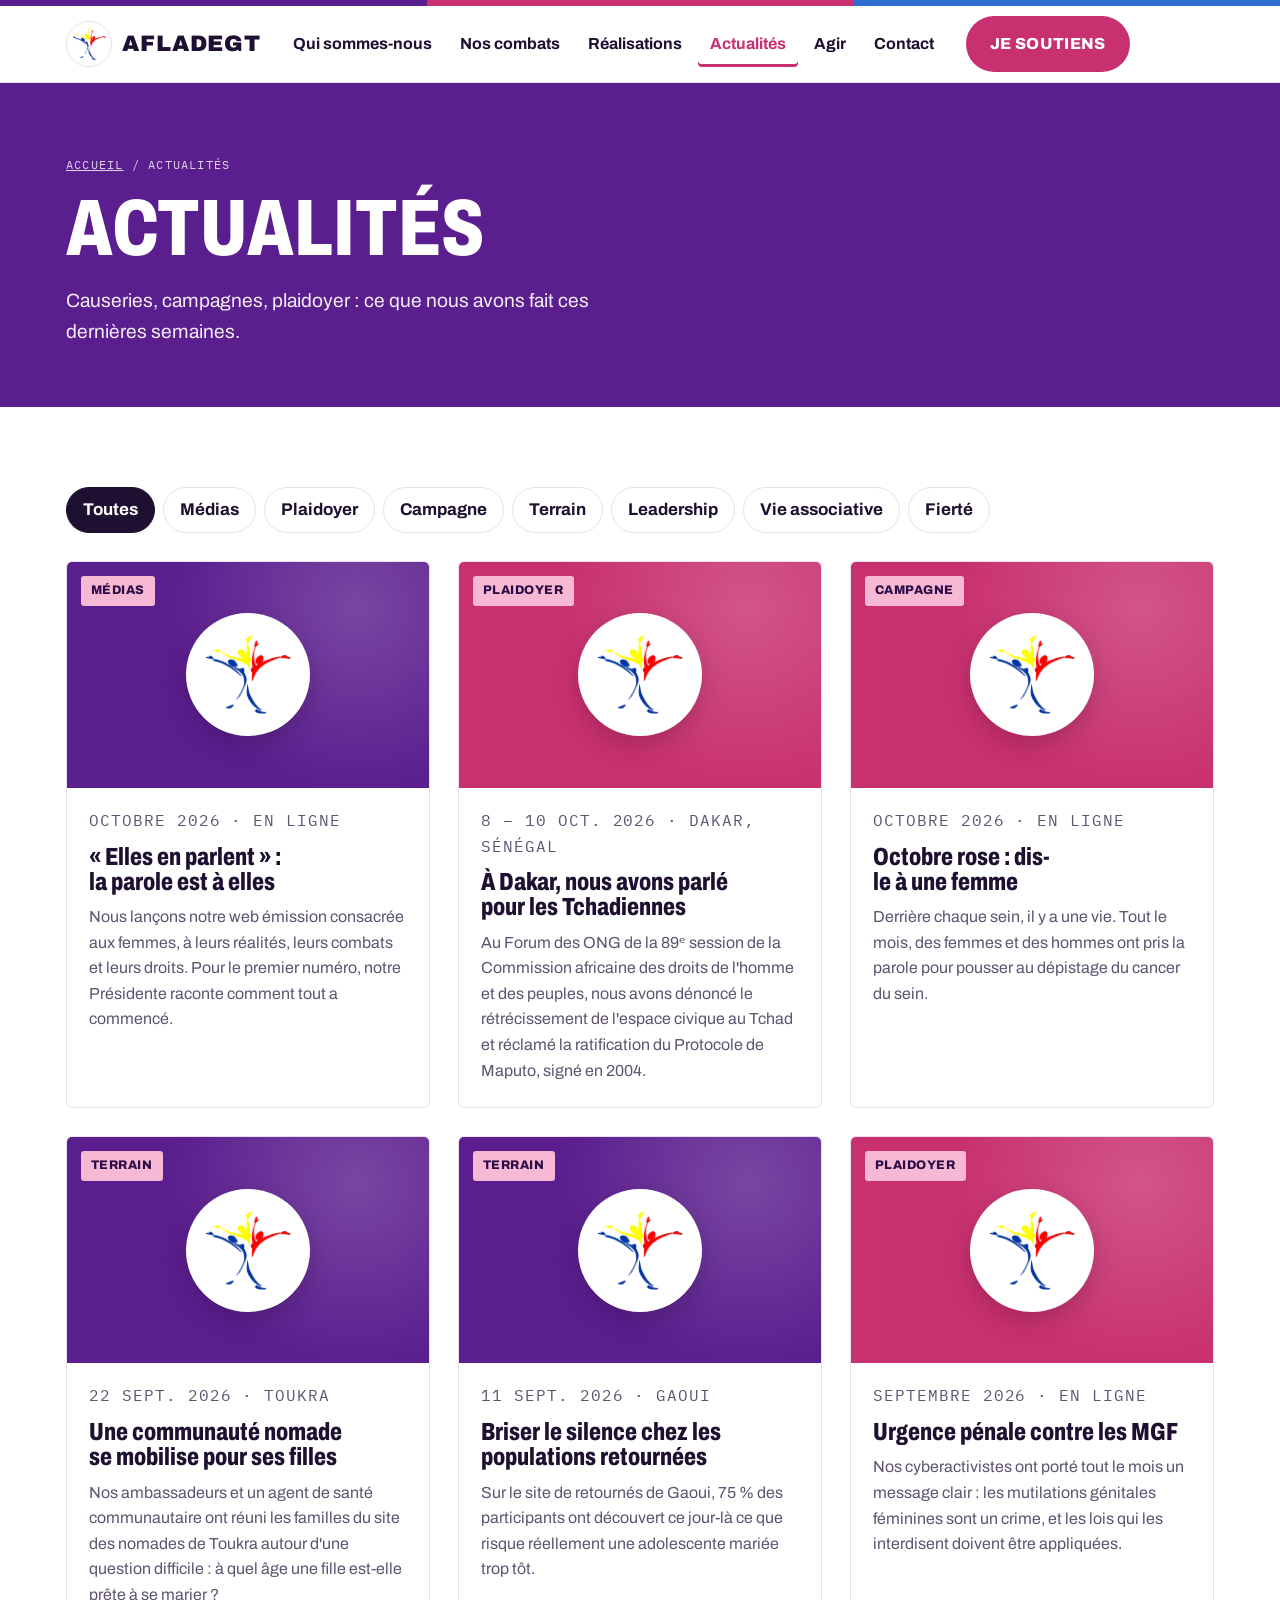
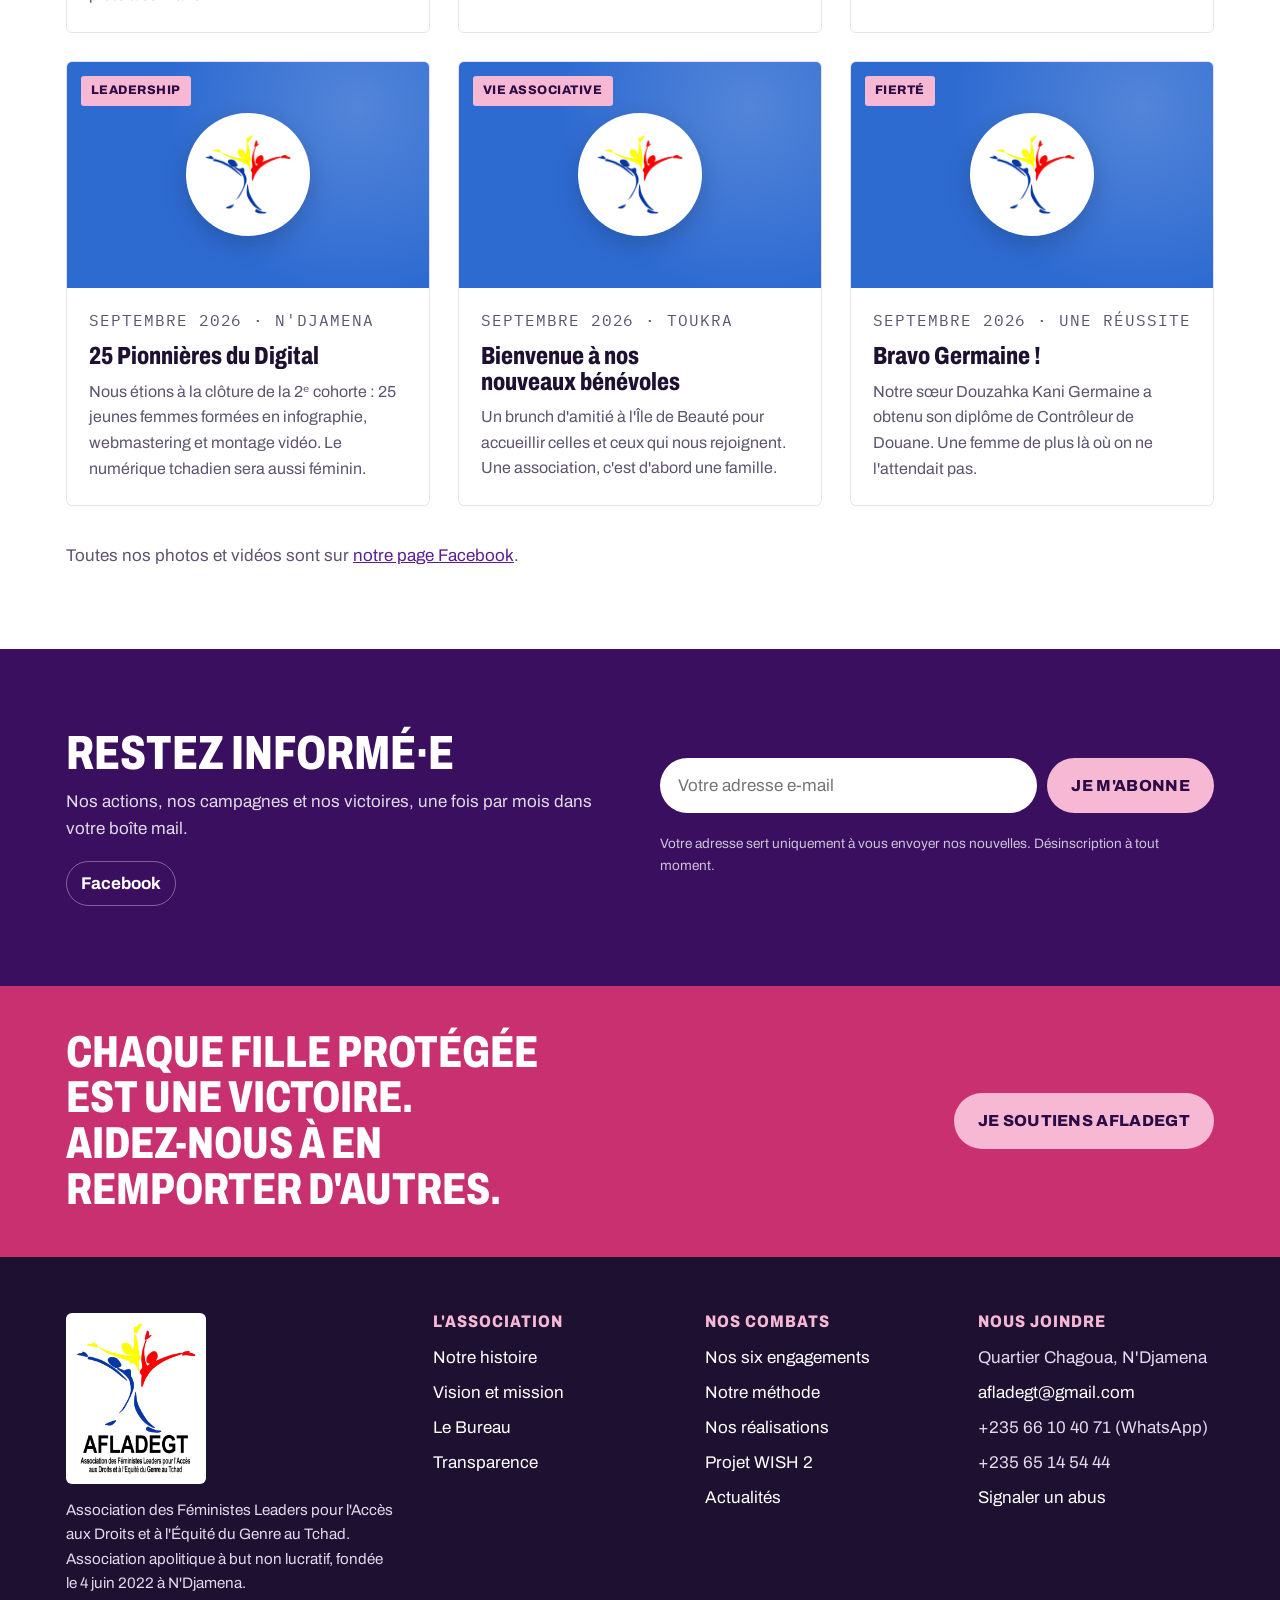
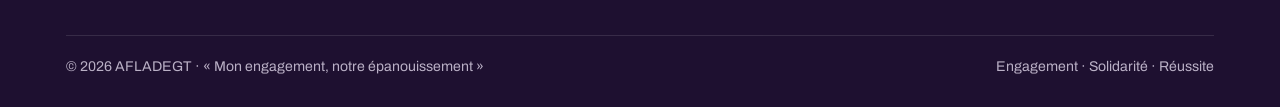
==== actualites.html @ 188a65a2 "Site web de l'AFLADEGT : première version Co-Authored-By: Claude Opus 5.5 <noreply@anthropic.com> Cl" ====
<!doctype html>
<html lang="fr">
<head>
<meta charset="utf-8">
<meta name="viewport" content="width=device-width,initial-scale=1,viewport-fit=cover">
<title>Actualités · AFLADEGT</title>
<meta name="description" content="AFLADEGT, Association des Féministes Leaders pour l&#x27;Accès aux Droits et à l&#x27;Équité du Genre au Tchad : égalité de genre, lutte contre les violences et leadership des femmes et des jeunes filles.">
<meta property="og:title" content="Actualités · AFLADEGT">
<meta property="og:description" content="AFLADEGT, Association des Féministes Leaders pour l&#x27;Accès aux Droits et à l&#x27;Équité du Genre au Tchad : égalité de genre, lutte contre les violences et leadership des femmes et des jeunes filles.">
<meta property="og:image" content="assets/logo.png">
<link rel="icon" type="image/png" href="assets/logo-mark.png">
<link rel="preconnect" href="https://fonts.googleapis.com"><link rel="preconnect" href="https://fonts.gstatic.com" crossorigin><link rel="stylesheet" href="https://fonts.googleapis.com/css2?family=Archivo:wdth,wght@62..125,400..900&family=IBM+Plex+Mono:wght@500&display=swap">
<link rel="stylesheet" href="assets/style.css">
</head>
<body>
<a class="skip" href="#contenu">Aller au contenu</a>
<div class="tri" aria-hidden="true"><i></i><i></i><i></i></div>
<header class="top"><div class="wrap bar">
  <a class="logo" href="./"><span class="chip"><img src="assets/logo-mark.png" alt=""></span><b>AFLADEGT</b></a>
  <nav aria-label="Navigation principale"><ul class="menu"><li><a href="qui-sommes-nous.html">Qui sommes-nous</a></li><li><a href="nos-combats.html">Nos combats</a></li><li><a href="nos-realisations.html">Réalisations</a></li><li><a href="actualites.html" aria-current="page">Actualités</a></li><li><a href="agir.html">Agir</a></li><li><a href="contact.html">Contact</a></li></ul></nav>
  <a class="btn btn-red" href="agir.html#don">Je soutiens</a>
  <details class="burger"><summary>Menu</summary><div class="panel"><a href="qui-sommes-nous.html">Qui sommes-nous</a><a href="nos-combats.html">Nos combats</a><a href="nos-realisations.html">Réalisations</a><a href="actualites.html">Actualités</a><a href="agir.html">Agir</a><a href="contact.html">Contact</a><a class="btn btn-red" href="agir.html#don">Je soutiens</a></div></details>
</div></header>
<main id="contenu">
<div class="pagehead"><div class="wrap"><p class="crumbs"><a href="./">Accueil</a> / Actualités</p><h1>Actualités</h1><p>Causeries, campagnes, plaidoyer : ce que nous avons fait ces dernières semaines.</p></div></div>
<section><div class="wrap">
  <div class="filters" role="group" aria-label="Filtrer par thème"><button type="button" aria-pressed="true" data-f="*">Toutes</button><button type="button" aria-pressed="false" data-f="Médias">Médias</button><button type="button" aria-pressed="false" data-f="Plaidoyer">Plaidoyer</button><button type="button" aria-pressed="false" data-f="Campagne">Campagne</button><button type="button" aria-pressed="false" data-f="Terrain">Terrain</button><button type="button" aria-pressed="false" data-f="Leadership">Leadership</button><button type="button" aria-pressed="false" data-f="Vie associative">Vie associative</button><button type="button" aria-pressed="false" data-f="Fierté">Fierté</button></div>
  <div class="news" id="news-list"><article class="card" data-cat="Médias">
  <div class="media c-blue"><span class="cat">Médias</span><div class="ph"><span class="disc"><img src="assets/logo-mark.png" alt=""></span></div></div>
  <div class="txt"><p class="meta">Octobre 2026 · En ligne</p><h3>« Elles en parlent » : la parole est à elles</h3><p>Nous lançons notre web émission consacrée aux femmes, à leurs réalités, leurs combats et leurs droits. Pour le premier numéro, notre Présidente raconte comment tout a commencé.</p></div>
</article><article class="card" data-cat="Plaidoyer">
  <div class="media c-red"><span class="cat">Plaidoyer</span><div class="ph"><span class="disc"><img src="assets/logo-mark.png" alt=""></span></div></div>
  <div class="txt"><p class="meta">8 – 10 oct. 2026 · Dakar, Sénégal</p><h3>À Dakar, nous avons parlé pour les Tchadiennes</h3><p>Au Forum des ONG de la 89ᵉ session de la Commission africaine des droits de l'homme et des peuples, nous avons dénoncé le rétrécissement de l'espace civique au Tchad et réclamé la ratification du Protocole de Maputo, signé en 2004.</p></div>
</article><article class="card" data-cat="Campagne">
  <div class="media c-red"><span class="cat">Campagne</span><div class="ph"><span class="disc"><img src="assets/logo-mark.png" alt=""></span></div></div>
  <div class="txt"><p class="meta">Octobre 2026 · En ligne</p><h3>Octobre rose : dis-le à une femme</h3><p>Derrière chaque sein, il y a une vie. Tout le mois, des femmes et des hommes ont pris la parole pour pousser au dépistage du cancer du sein.</p></div>
</article><article class="card" data-cat="Terrain">
  <div class="media c-blue"><span class="cat">Terrain</span><div class="ph"><span class="disc"><img src="assets/logo-mark.png" alt=""></span></div></div>
  <div class="txt"><p class="meta">22 sept. 2026 · Toukra</p><h3>Une communauté nomade se mobilise pour ses filles</h3><p>Nos ambassadeurs et un agent de santé communautaire ont réuni les familles du site des nomades de Toukra autour d'une question difficile : à quel âge une fille est-elle prête à se marier ?</p></div>
</article><article class="card" data-cat="Terrain">
  <div class="media c-blue"><span class="cat">Terrain</span><div class="ph"><span class="disc"><img src="assets/logo-mark.png" alt=""></span></div></div>
  <div class="txt"><p class="meta">11 sept. 2026 · Gaoui</p><h3>Briser le silence chez les populations retournées</h3><p>Sur le site de retournés de Gaoui, 75 % des participants ont découvert ce jour-là ce que risque réellement une adolescente mariée trop tôt.</p></div>
</article><article class="card" data-cat="Plaidoyer">
  <div class="media c-red"><span class="cat">Plaidoyer</span><div class="ph"><span class="disc"><img src="assets/logo-mark.png" alt=""></span></div></div>
  <div class="txt"><p class="meta">Septembre 2026 · En ligne</p><h3>Urgence pénale contre les MGF</h3><p>Nos cyberactivistes ont porté tout le mois un message clair : les mutilations génitales féminines sont un crime, et les lois qui les interdisent doivent être appliquées.</p></div>
</article><article class="card" data-cat="Leadership">
  <div class="media c-yellow"><span class="cat">Leadership</span><div class="ph"><span class="disc"><img src="assets/logo-mark.png" alt=""></span></div></div>
  <div class="txt"><p class="meta">Septembre 2026 · N'Djamena</p><h3>25 Pionnières du Digital</h3><p>Nous étions à la clôture de la 2ᵉ cohorte : 25 jeunes femmes formées en infographie, webmastering et montage vidéo. Le numérique tchadien sera aussi féminin.</p></div>
</article><article class="card" data-cat="Vie associative">
  <div class="media c-yellow"><span class="cat">Vie associative</span><div class="ph"><span class="disc"><img src="assets/logo-mark.png" alt=""></span></div></div>
  <div class="txt"><p class="meta">Septembre 2026 · Toukra</p><h3>Bienvenue à nos nouveaux bénévoles</h3><p>Un brunch d'amitié à l'Île de Beauté pour accueillir celles et ceux qui nous rejoignent. Une association, c'est d'abord une famille.</p></div>
</article><article class="card" data-cat="Fierté">
  <div class="media c-yellow"><span class="cat">Fierté</span><div class="ph"><span class="disc"><img src="assets/logo-mark.png" alt=""></span></div></div>
  <div class="txt"><p class="meta">Septembre 2026 · Une réussite</p><h3>Bravo Germaine !</h3><p>Notre sœur Douzahka Kani Germaine a obtenu son diplôme de Contrôleur de Douane. Une femme de plus là où on ne l'attendait pas.</p></div>
</article></div>
  <p style="margin-top:36px;color:var(--muted)">Toutes nos photos et vidéos sont sur <a href="https://www.facebook.com/afladegt" target="_blank" rel="noopener">notre page Facebook</a>.</p>
</div></section>

</main>
<section class="letter" id="lettre"><div class="wrap">
  <div><h2>Restez informé·e</h2><p>Nos actions, nos campagnes et nos victoires, une fois par mois dans votre boîte mail.</p>
    <div class="social"><a href="https://www.facebook.com/afladegt" target="_blank" rel="noopener">Facebook</a></div></div>
  <form name="newsletter" method="get" action="merci.html" data-mail="afladegt@gmail.com">
    
    <input type="email" id="nl-email" name="email" required placeholder="Votre adresse e-mail" aria-label="Votre adresse e-mail">
    <button class="btn btn-yellow" type="submit">Je m'abonne</button>
    <p class="note">Votre adresse sert uniquement à vous envoyer nos nouvelles. Désinscription à tout moment.</p>
  </form>
</div></section>
<section class="donband" style="padding:0"><div class="wrap">
  <h2>Chaque fille protégée est une victoire. Aidez-nous à en remporter d'autres.</h2>
  <a class="btn btn-yellow" href="agir.html#don">Je soutiens AFLADEGT</a>
</div></section>
<footer class="foot"><div class="wrap">
  <div class="cols">
    <div class="about"><img src="assets/logo.png" alt="Logo AFLADEGT">
      <p>Association des Féministes Leaders pour l'Accès aux Droits et à l'Équité du Genre au Tchad. Association apolitique à but non lucratif, fondée le 4 juin 2022 à N'Djamena.</p></div>
    <div><h4>L'association</h4><ul><li><a href="qui-sommes-nous.html">Notre histoire</a></li><li><a href="qui-sommes-nous.html#vision">Vision et mission</a></li><li><a href="qui-sommes-nous.html#equipe">Le Bureau</a></li><li><a href="qui-sommes-nous.html#transparence">Transparence</a></li></ul></div>
    <div><h4>Nos combats</h4><ul><li><a href="nos-combats.html#combats">Nos six engagements</a></li><li><a href="nos-combats.html#methode">Notre méthode</a></li><li><a href="nos-realisations.html">Nos réalisations</a></li><li><a href="nos-combats.html#wish2">Projet WISH 2</a></li><li><a href="actualites.html">Actualités</a></li></ul></div>
    <div><h4>Nous joindre</h4><ul><li>Quartier Chagoua, N'Djamena</li><li><a href="mailto:afladegt@gmail.com">afladegt@gmail.com</a></li><li>+235 66 10 40 71 (WhatsApp)</li><li>+235 65 14 54 44</li><li><a href="contact.html#signaler">Signaler un abus</a></li></ul></div>
  </div>
  <div class="legal"><span>© 2026 AFLADEGT · « Mon engagement, notre épanouissement »</span><span>Engagement · Solidarité · Réussite</span></div>
</div></footer>
<script src="assets/site.js"></script>
<script src="assets/editor.js"></script>
</body>
</html>
---- assets/style.css ----
/* AFLADEGT — site associatif multi-pages.
   Bandeau tricolore, gros titres condensés, blocs de couleur pleins, cartes d'actualité. */
:root{
  --paper:#FFFFFF; --soft:#F7F2FB; --ink:#1E1030; --muted:#5E5470; --line:#E8E0EF;
  --blue:#5B1E8E; --blue-deep:#3A0F60; --on-blue:#FFFFFF;
  --yellow:#F7B8D4; --on-yellow:#2A0B45; --red:#C8306F; --on-red:#FFFFFF;
  --azure:#2E6BD1; --tint:#F1E6FA;
  --link:#5B1E8E;
  --display:"Archivo", "Arial Narrow", Arial, sans-serif;
  --body:"Archivo", "Helvetica Neue", Arial, sans-serif;
  --mono:"IBM Plex Mono", ui-monospace, Menlo, monospace;
  --radius:6px;
}
@media (prefers-color-scheme: dark){:root:not([data-theme="light"]){
  --paper:#140B1F; --soft:#1D1230; --ink:#F3EEF9; --muted:#B9ACCB; --line:#33264A;
  --blue:#6A2BA3; --blue-deep:#2A0B47; --azure:#5B92EC; --tint:#2A1A40; --link:#D7B6F5; color-scheme:dark}}
:root[data-theme="dark"]{
  --paper:#140B1F; --soft:#1D1230; --ink:#F3EEF9; --muted:#B9ACCB; --line:#33264A;
  --blue:#6A2BA3; --blue-deep:#2A0B47; --azure:#5B92EC; --tint:#2A1A40; --link:#D7B6F5; color-scheme:dark}

*,*::before,*::after{box-sizing:border-box}
html{scroll-behavior:smooth}
@media (prefers-reduced-motion:reduce){html{scroll-behavior:auto}*{transition:none!important}}
body{margin:0;background:var(--paper);color:var(--ink);font-family:var(--body);font-size:1.0625rem;line-height:1.6;font-stretch:100%}
img{max-width:100%;display:block}
a{color:var(--link)}
p{margin:0}
h1,h2,h3,h4{font-family:var(--display);font-stretch:75%;font-weight:800;line-height:1.02;margin:0;text-wrap:balance}
:focus-visible{outline:3px solid var(--yellow);outline-offset:3px}
.wrap{max-width:1180px;margin:0 auto;padding-left:max(16px,env(safe-area-inset-left,0px));padding-right:max(16px,env(safe-area-inset-right,0px))}
.eyebrow{font-family:var(--mono);font-size:.74rem;letter-spacing:.12em;text-transform:uppercase;color:var(--muted)}
.skip{position:absolute;left:-999px;top:8px;background:var(--yellow);color:var(--on-yellow);padding:8px 12px;z-index:50}
.skip:focus{left:8px}

/* Tricolore */
.tri{display:flex;height:6px}
.tri i{flex:1}
.tri i:nth-child(1){background:var(--blue)}.tri i:nth-child(2){background:var(--red)}.tri i:nth-child(3){background:var(--azure)}

/* Boutons */
.btn{display:inline-flex;align-items:center;justify-content:center;gap:8px;font-family:var(--display);font-weight:800;font-size:1rem;letter-spacing:.02em;text-transform:uppercase;padding:13px 22px;border-radius:999px;text-decoration:none;border:2px solid transparent;cursor:pointer;transition:transform .15s ease,background .15s ease}
.btn:hover{transform:translateY(-1px)}
.btn-red{background:var(--red);color:var(--on-red)}
.btn-yellow{background:var(--yellow);color:var(--on-yellow)}
.btn-blue{background:var(--blue);color:var(--on-blue)}
.btn-line{border-color:currentColor;color:inherit;background:none}
.more{font-family:var(--display);font-weight:800;text-transform:uppercase;letter-spacing:.03em;text-decoration:none;color:var(--link);display:inline-flex;gap:6px;align-items:center}
.more::after{content:"→"}

/* En-tête */
.top{position:sticky;top:0;z-index:30;background:var(--paper);border-bottom:1px solid var(--line)}
body::before{content:"";position:fixed;inset:0 0 auto;height:env(safe-area-inset-top,0px);z-index:31;background:var(--paper)}
.top{top:env(safe-area-inset-top,0px)}
.bar{display:flex;align-items:center;gap:20px;min-height:76px}
.logo{display:flex;align-items:center;gap:10px;text-decoration:none;color:var(--ink);flex:none}
.logo span.chip{width:46px;height:46px;border-radius:50%;background:#fff;display:grid;place-items:center;border:1px solid var(--line)}
.logo img{width:34px}
.logo b{font-family:var(--display);font-weight:900;font-size:1.4rem;letter-spacing:.04em}
.menu{display:flex;gap:4px;list-style:none;margin:0 0 0 auto;padding:0}
.menu a{display:block;padding:10px 12px;border-radius:4px;font-family:var(--display);font-weight:700;text-decoration:none;color:var(--ink);font-size:1rem}
.menu a:hover,.menu a[aria-current="page"]{color:var(--red)}
.menu a[aria-current="page"]{box-shadow:inset 0 -3px 0 var(--red)}
.bar .btn{flex:none}
.burger{display:none;margin-left:auto}
.burger summary{list-style:none;cursor:pointer;font-family:var(--display);font-weight:800;text-transform:uppercase;border:2px solid var(--ink);border-radius:999px;padding:8px 16px}
.burger summary::-webkit-details-marker{display:none}
.burger[open] .panel{display:grid}
.panel{display:none;position:absolute;left:0;right:0;top:100%;background:var(--paper);border-bottom:1px solid var(--line);padding:12px max(16px,env(safe-area-inset-right,0px)) 20px max(16px,env(safe-area-inset-left,0px));gap:4px;box-shadow:0 12px 24px rgba(0,0,0,.08)}
.panel a{padding:12px 4px;font-family:var(--display);font-weight:800;font-size:1.25rem;text-decoration:none;color:var(--ink);border-bottom:1px solid var(--line)}
.panel .btn{margin-top:12px}
@media (max-width:980px){.menu,.bar>.btn{display:none}.burger{display:block}}

/* Hero accueil */
.hero{background:var(--blue);color:var(--on-blue);position:relative;overflow:hidden}
.hero .wrap{display:grid;grid-template-columns:1.35fr 1fr;gap:40px;align-items:center;padding-block:64px 72px;position:relative}
.hero .tag{display:inline-block;background:var(--yellow);color:var(--on-yellow);font-family:var(--display);font-weight:800;text-transform:uppercase;letter-spacing:.04em;font-size:.85rem;padding:6px 12px;border-radius:3px}
.hero h1{font-size:clamp(2.6rem,7vw,5.6rem);margin-top:18px;text-transform:uppercase;overflow-wrap:break-word}
.hero h1 em{font-style:normal;color:var(--yellow)}
.hero .lede{margin-top:22px;font-size:1.2rem;max-width:44ch;opacity:.92}
.hero .ctas{display:flex;flex-wrap:wrap;gap:12px;margin-top:30px}
.hero>.wrap>div{min-width:0}
.hero .mark{position:absolute;right:-120px;bottom:-140px;width:560px;opacity:.08;pointer-events:none;filter:grayscale(1) brightness(3)}
.act-box{background:var(--paper);color:var(--ink);border-radius:var(--radius);padding:26px;display:grid;gap:14px;box-shadow:0 20px 40px rgba(0,0,0,.25)}
.act-box h2{font-size:1.9rem;text-transform:uppercase}
.act-box p{color:var(--muted);font-size:1rem}
.choices{display:grid;gap:10px}
.choices a{display:flex;justify-content:space-between;align-items:center;gap:12px;padding:14px 16px;border:2px solid var(--line);border-radius:var(--radius);text-decoration:none;color:var(--ink);font-family:var(--display);font-weight:800;font-size:1.1rem}
.choices a:hover{border-color:var(--blue)}
.choices a span{display:grid;gap:2px;min-width:0}
.choices a small{display:block;font-family:var(--body);font-weight:400;font-size:.9rem;color:var(--muted)}
.choices a::after{content:"→";font-size:1.3rem;color:var(--red)}

/* Bande chiffres */
.figures{background:var(--tint);color:var(--ink)}
.figures .wrap{display:grid;grid-template-columns:repeat(4,1fr);gap:0}
.figures div.f{padding:26px 20px 28px;border-left:1px solid var(--line);min-width:0}
.figures div.f:first-child{border-left:0;padding-left:0}
.figures b{color:var(--blue);display:block;font-family:var(--display);font-stretch:75%;font-weight:900;font-size:2.6rem;line-height:1;font-variant-numeric:tabular-nums}
.figures span{font-size:.95rem}

/* Sections */
section{padding-block:80px}
.soft{background:var(--soft)}
.sec-head{display:flex;flex-wrap:wrap;justify-content:space-between;align-items:end;gap:16px 32px;margin-bottom:36px}
.sec-head h2{font-size:clamp(2.2rem,5vw,3.6rem);text-transform:uppercase}
.sec-head p{color:var(--muted);max-width:56ch;margin-top:10px}
.sec-head>div{min-width:0}

/* Cartes "Agir" */
.agir{display:grid;grid-template-columns:repeat(4,1fr);gap:20px}
.agir a{display:grid;gap:12px;align-content:start;padding:26px 22px 24px;border-radius:var(--radius);text-decoration:none;color:var(--ink);background:var(--paper);border:1px solid var(--line);border-top:6px solid var(--c);min-width:0;transition:transform .15s ease,box-shadow .15s ease}
.agir a:hover{transform:translateY(-3px);box-shadow:0 12px 28px rgba(0,0,0,.08)}
.agir .ico{width:48px;height:48px;border-radius:50%;background:var(--c);display:grid;place-items:center;color:#fff}
.agir .ico svg{width:24px;height:24px}
.agir h3{font-size:1.7rem;text-transform:uppercase}
.agir p{color:var(--muted);font-size:1rem}
.agir .more{margin-top:auto}
.c-blue{--c:var(--blue)}.c-yellow{--c:var(--azure)}.c-red{--c:var(--red)}.c-ink{--c:var(--blue-deep)}

/* Cartes actualités */
.news{display:grid;grid-template-columns:repeat(3,1fr);gap:28px}
.card{display:grid;grid-template-rows:auto 1fr;border-radius:var(--radius);overflow:hidden;background:var(--paper);border:1px solid var(--line);min-width:0}
.media{position:relative;aspect-ratio:16/10;background:var(--c,var(--blue));overflow:hidden;display:grid;place-items:center}
.media img{width:100%;height:100%;object-fit:cover}
.media .ph{position:absolute;inset:0;display:grid;place-items:center;color:#fff}
.media .ph .disc{position:relative;width:34%;aspect-ratio:1;border-radius:50%;background:#fff;display:grid;place-items:center;box-shadow:0 8px 24px rgba(0,0,0,.18)}
.media .ph .disc img{width:70%;height:auto;object-fit:contain}
.media .ph::before{content:"";position:absolute;inset:0;background:radial-gradient(circle at 80% 20%,rgba(255,255,255,.18),transparent 55%)}
.media .ph-plain{background:#fff}
.cat{position:absolute;left:14px;top:14px;background:var(--yellow);color:var(--on-yellow);font-family:var(--display);font-weight:800;text-transform:uppercase;font-size:.78rem;letter-spacing:.04em;padding:5px 10px;border-radius:3px;z-index:1}
.card .txt{display:grid;gap:10px;align-content:start;padding:20px 22px 24px}
.meta{font-family:var(--mono);font-size:.75rem;letter-spacing:.06em;text-transform:uppercase;color:var(--muted)}
.card h3{font-size:1.55rem}
.card p{color:var(--muted);font-size:1rem}
.news-wide .card:first-child{grid-column:span 2;grid-template-columns:1.2fr 1fr;grid-template-rows:auto}
.news-wide .card:first-child .media{aspect-ratio:auto;min-height:100%}
.news-wide .card:first-child h3{font-size:2.1rem}

/* Bloc engagement (texte + citation) */
.split{display:grid;grid-template-columns:1fr 1fr;gap:56px;align-items:center}
.split>div{min-width:0}
.quote{background:var(--red);color:var(--on-red);border-radius:var(--radius);padding:40px 36px;display:grid;gap:18px}
.quote p{font-family:var(--display);font-stretch:80%;font-weight:800;font-size:clamp(1.7rem,3.4vw,2.5rem);line-height:1.1}
.quote small{font-family:var(--mono);font-size:.76rem;letter-spacing:.1em;text-transform:uppercase;opacity:.85}
.prose{display:grid;gap:16px;max-width:62ch}
.prose h2{font-size:clamp(2rem,4.4vw,3.2rem);text-transform:uppercase}
.prose p{color:var(--muted)}
.prose p.big{color:var(--ink);font-size:1.2rem}

/* Newsletter */
.letter{background:var(--blue-deep);color:var(--on-blue)}
.letter .wrap{display:grid;grid-template-columns:1fr 1fr;gap:40px;align-items:center}
.letter h2{font-size:clamp(2rem,4.4vw,3rem);text-transform:uppercase}
.letter p{opacity:.85;margin-top:10px}
.letter form{display:flex;flex-wrap:wrap;gap:10px}
.letter input[type=email]{flex:1 1 240px;min-width:0;font:inherit;padding:14px 18px;border-radius:999px;border:0;color:#121633;background:#fff}
.letter .note{flex-basis:100%;font-size:.85rem;opacity:.75}
.social{display:flex;gap:10px;margin-top:18px}
.social a{display:inline-flex;align-items:center;gap:8px;color:var(--on-blue);text-decoration:none;font-family:var(--display);font-weight:700;border:1px solid rgba(255,255,255,.35);border-radius:999px;padding:8px 14px}

/* Bandeau don */
.donband{background:var(--red);color:var(--on-red)}
.donband .wrap{display:flex;flex-wrap:wrap;justify-content:space-between;align-items:center;gap:20px;padding-block:44px}
.donband h2{font-size:clamp(1.8rem,4vw,2.8rem);text-transform:uppercase;max-width:24ch}

/* Pages intérieures */
.pagehead{background:var(--blue);color:var(--on-blue)}
.pagehead .wrap{padding-block:56px 60px}
.pagehead .crumbs{font-family:var(--mono);font-size:.76rem;letter-spacing:.1em;text-transform:uppercase;opacity:.8}
.pagehead .crumbs a{color:inherit}
.pagehead h1{font-size:clamp(2.6rem,7vw,5rem);text-transform:uppercase;margin-top:14px;overflow-wrap:break-word}
.pagehead p{margin-top:16px;font-size:1.2rem;max-width:52ch;opacity:.92}
.subnav{border-bottom:1px solid var(--line);background:var(--paper)}
.subnav .wrap{display:flex;gap:6px 22px;flex-wrap:wrap;padding-block:14px}
.subnav a{font-family:var(--display);font-weight:700;text-decoration:none;color:var(--muted)}
.subnav a:hover{color:var(--red)}

.axes{display:grid;grid-template-columns:repeat(3,1fr);gap:24px}
.axe{display:grid;gap:10px;align-content:start;background:var(--paper);border:1px solid var(--line);border-radius:var(--radius);padding:26px 24px;border-top:6px solid var(--c);min-width:0}
.axe h3{font-size:1.65rem}
.axe p{color:var(--muted);font-size:1rem}
.steps{display:grid;grid-template-columns:repeat(3,1fr);gap:28px;counter-reset:s}
.step{display:grid;gap:10px;align-content:start;min-width:0}
.step::before{counter-increment:s;content:counter(s);font-family:var(--display);font-stretch:62%;font-weight:900;font-size:4rem;line-height:.9;color:var(--red)}
.step h3{font-size:1.5rem}
.step p{color:var(--muted)}
.chips{display:flex;flex-wrap:wrap;gap:10px;margin-top:28px}
.chips span{font-family:var(--display);font-weight:700;border:1px solid var(--line);border-radius:999px;padding:8px 16px;background:var(--paper)}

.list-lines{list-style:none;margin:0;padding:0;border-top:2px solid var(--ink)}
.list-lines li{display:grid;grid-template-columns:auto 1fr;gap:18px;align-items:baseline;padding-block:16px;border-bottom:1px solid var(--line)}
.list-lines b{font-family:var(--display);font-stretch:62%;font-weight:900;font-size:1.8rem;line-height:1;color:var(--red);min-width:1.3em}
.people{display:grid;grid-template-columns:repeat(3,1fr);gap:0 28px;border-top:1px solid var(--line)}
.people div{padding-block:16px;border-bottom:1px solid var(--line);display:grid;gap:2px;min-width:0}
.people strong{font-family:var(--display);font-weight:800;font-size:1.2rem}
.people span{color:var(--muted);font-size:.95rem}
.policies{display:grid;grid-template-columns:repeat(2,1fr);gap:0 28px;list-style:none;margin:0;padding:0;border-top:1px solid var(--line)}
.policies li{padding-block:13px;border-bottom:1px solid var(--line);font-family:var(--display);font-weight:700}
.notice{border-left:6px solid var(--yellow);padding:6px 0 6px 20px;display:grid;gap:6px;margin-top:28px}
.notice strong{font-family:var(--display);font-size:1.25rem}
.notice p{color:var(--muted)}
.vm{display:grid;grid-template-columns:1fr 1fr;gap:24px}
.vm div{border-radius:var(--radius);padding:30px 28px;display:grid;gap:12px;align-content:start;min-width:0}
.vm .v{background:var(--yellow);color:var(--on-yellow)}
.vm .m{background:var(--blue);color:var(--on-blue)}
.vm h3{font-size:clamp(1.5rem,2.6vw,2rem)}
.vm .eyebrow{color:inherit;opacity:.75}
.devise{display:flex;flex-wrap:wrap;gap:6px 16px;font-family:var(--display);font-stretch:75%;font-weight:900;text-transform:uppercase;font-size:clamp(2rem,5vw,3.4rem);line-height:1}
.devise span:nth-child(1){color:var(--blue)}.devise span:nth-child(2){color:var(--red)}.devise span:nth-child(3){color:var(--azure)}
@media (prefers-color-scheme: dark){:root:not([data-theme="light"]) .devise span:nth-child(1){color:#C9A2F0}:root:not([data-theme="light"]) .devise span:nth-child(2){color:var(--yellow)}}
:root[data-theme="dark"] .devise span:nth-child(1){color:#C9A2F0}:root[data-theme="dark"] .devise span:nth-child(2){color:var(--yellow)}
.emblem{display:grid;grid-template-columns:auto 1fr;gap:24px;align-items:center}
.emblem .chip{width:120px;height:120px;border-radius:50%;background:#fff;display:grid;place-items:center;border:1px solid var(--line)}
.emblem .chip img{width:86px}
.emblem p{color:var(--muted)}
.proj{display:grid;grid-template-columns:1fr 1.3fr;gap:48px;align-items:start}
.proj>div{min-width:0}
.proj dl{display:grid;gap:14px;margin:22px 0 0}
.proj dt{font-family:var(--mono);font-size:.74rem;letter-spacing:.12em;text-transform:uppercase;color:var(--muted)}
.proj dd{margin:0;font-weight:600}
.results{display:grid;grid-template-columns:1fr 1fr;gap:12px}
.results div{background:var(--paper);border:1px solid var(--line);border-radius:var(--radius);padding:16px 18px;min-width:0}
.results .eyebrow{display:block;margin-bottom:4px}
.stat{display:flex;gap:20px;align-items:baseline;padding-top:20px;border-top:1px solid var(--line)}
.stat b{font-family:var(--display);font-stretch:75%;font-weight:900;font-size:3.6rem;line-height:1;color:var(--red)}
.partners{display:flex;flex-wrap:wrap;gap:12px}
.partners span{font-family:var(--display);font-weight:800;font-size:1.15rem;padding:14px 20px;border:1px solid var(--line);border-radius:var(--radius);background:var(--paper)}

/* Filtres actualités */
.filters{display:flex;flex-wrap:wrap;gap:8px;margin-bottom:28px}
.filters button{font:inherit;font-family:var(--display);font-weight:700;padding:8px 16px;border-radius:999px;border:1px solid var(--line);background:var(--paper);color:var(--ink);cursor:pointer}
.filters button[aria-pressed="true"]{background:var(--ink);color:var(--paper);border-color:var(--ink)}

/* Formulaires */
.form{display:grid;gap:16px;background:var(--paper);border:1px solid var(--line);border-radius:var(--radius);padding:28px}
.form .row{display:grid;grid-template-columns:1fr 1fr;gap:16px}
.form label{display:grid;gap:6px;font-family:var(--display);font-weight:700;min-width:0}
.form input,.form select,.form textarea{font:inherit;font-weight:400;padding:12px 14px;border:1px solid var(--line);border-radius:4px;background:var(--paper);color:var(--ink);width:100%}
.form textarea{min-height:120px;resize:vertical}
.form .hint{font-size:.88rem;color:var(--muted);font-family:var(--body);font-weight:400}
.ways{display:grid;grid-template-columns:repeat(2,1fr);gap:20px}
.way{display:grid;gap:10px;align-content:start;padding:26px;border-radius:var(--radius);background:var(--paper);border:1px solid var(--line);border-top:6px solid var(--c);min-width:0}
.way h3{font-size:1.7rem;text-transform:uppercase}
.way p{color:var(--muted)}
.contact-cards{display:grid;grid-template-columns:repeat(4,1fr);gap:16px}
.contact-cards div{background:var(--paper);border:1px solid var(--line);border-radius:var(--radius);padding:20px;display:grid;gap:6px;align-content:start;min-width:0}
.contact-cards strong{font-family:var(--display);font-size:1.25rem;overflow-wrap:anywhere}
.copy{justify-self:start;font-family:var(--mono);font-size:.72rem;letter-spacing:.06em;text-transform:uppercase;background:none;color:var(--ink);border:1px solid var(--line);border-radius:4px;padding:6px 10px;cursor:pointer}

/* Pied de page */
.foot{background:#1E1030;color:#E2D9EC}
@media (prefers-color-scheme: dark){:root:not([data-theme="light"]) .foot{background:#0E0618}}
:root[data-theme="dark"] .foot{background:#0E0618}
.foot a{color:#fff;text-decoration:none}
.foot a:hover{text-decoration:underline}
.foot .cols{display:grid;grid-template-columns:1.4fr repeat(3,1fr);gap:36px;padding-block:56px 40px}
.foot .cols>div{min-width:0}
.foot h4{font-family:var(--display);font-stretch:85%;font-size:1.05rem;text-transform:uppercase;letter-spacing:.06em;color:var(--yellow);margin-bottom:14px}
.foot ul{list-style:none;margin:0;padding:0;display:grid;gap:8px}
.foot .about{display:grid;gap:14px;font-size:.95rem}
.foot .about img{width:140px;background:#fff;border-radius:6px;padding:10px}
.foot .legal{border-top:1px solid rgba(255,255,255,.14);padding-block:20px 28px;display:flex;flex-wrap:wrap;justify-content:space-between;gap:10px;font-size:.88rem;opacity:.8}

/* Responsive */
@media (max-width:980px){
  .hero .wrap,.split,.letter .wrap,.proj{grid-template-columns:1fr}
  .agir{grid-template-columns:1fr 1fr}
  .news{grid-template-columns:1fr 1fr}
  .news-wide .card:first-child{grid-column:span 2}
  .figures .wrap{grid-template-columns:1fr 1fr}
  .figures div.f:nth-child(3){border-left:0;padding-left:0}
  .axes,.steps{grid-template-columns:1fr 1fr}
  .people{grid-template-columns:1fr 1fr}
  .contact-cards{grid-template-columns:1fr 1fr}
  .foot .cols{grid-template-columns:1fr 1fr}
}
@media (max-width:620px){
  section{padding-block:56px}
  .agir,.news,.axes,.steps,.people,.policies,.vm,.ways,.results,.contact-cards,.form .row{grid-template-columns:1fr}
  .news-wide .card:first-child{grid-column:auto;grid-template-columns:1fr}
  .news-wide .card:first-child .media{aspect-ratio:16/10}
  .figures .wrap{grid-template-columns:1fr 1fr}
  .figures b{font-size:2rem}
  .foot .cols{grid-template-columns:1fr}
  .emblem{grid-template-columns:1fr}
  .hero .wrap{padding-block:44px 52px}
}
.panel a.btn{color:var(--on-red);border-bottom:0;padding:13px 22px}

/* ---- Réalisations : projets & frise ---- */
.projects{display:grid;grid-template-columns:repeat(2,1fr);gap:24px}
.project{display:grid;gap:12px;align-content:start;background:var(--paper);border:1px solid var(--line);border-radius:var(--radius);padding:28px 26px;border-top:6px solid var(--c);min-width:0}
.project h3{font-size:1.9rem;text-transform:uppercase}
.project p{color:var(--muted)}
.project ul{display:grid;gap:8px;padding-left:1.1em;margin:4px 0 0}
.project li{color:var(--ink)}
.project .badge{justify-self:start;font-family:var(--mono);font-size:.72rem;letter-spacing:.1em;text-transform:uppercase;padding:5px 10px;border-radius:99px;background:var(--tint);color:var(--blue)}
.project .badge.live{background:var(--red);color:var(--on-red)}
.timeline{display:grid;gap:0;max-width:880px}
.year{font-family:var(--display);font-stretch:62%;font-weight:900;font-size:clamp(3rem,8vw,5rem);line-height:1;color:var(--blue);margin:40px 0 8px}
.year:first-child{margin-top:0}
.tl{display:grid;grid-template-columns:150px 1fr;gap:6px 28px;padding:20px 0;border-top:1px solid var(--line)}
.tl .when{font-family:var(--mono);font-size:.78rem;letter-spacing:.06em;text-transform:uppercase;color:var(--red);padding-top:4px}
.tl h3{font-size:1.4rem}
.tl p{color:var(--muted);margin-top:6px}
.tl .n{display:inline-block;margin-top:10px;font-family:var(--mono);font-size:.75rem;letter-spacing:.06em;text-transform:uppercase;background:var(--tint);color:var(--blue);padding:4px 9px;border-radius:4px}
.tease{display:grid;grid-template-columns:repeat(4,1fr);gap:20px}
.tease div{border-top:4px solid var(--c);padding-top:14px;min-width:0}
.tease .meta{display:block;margin-bottom:6px}
.tease h3{font-size:1.3rem}
.tease p{color:var(--muted);font-size:.98rem;margin-top:6px}
@media (max-width:980px){.projects{grid-template-columns:1fr}.tease{grid-template-columns:1fr 1fr}}
@media (max-width:620px){.tl{grid-template-columns:1fr}.tease{grid-template-columns:1fr}}
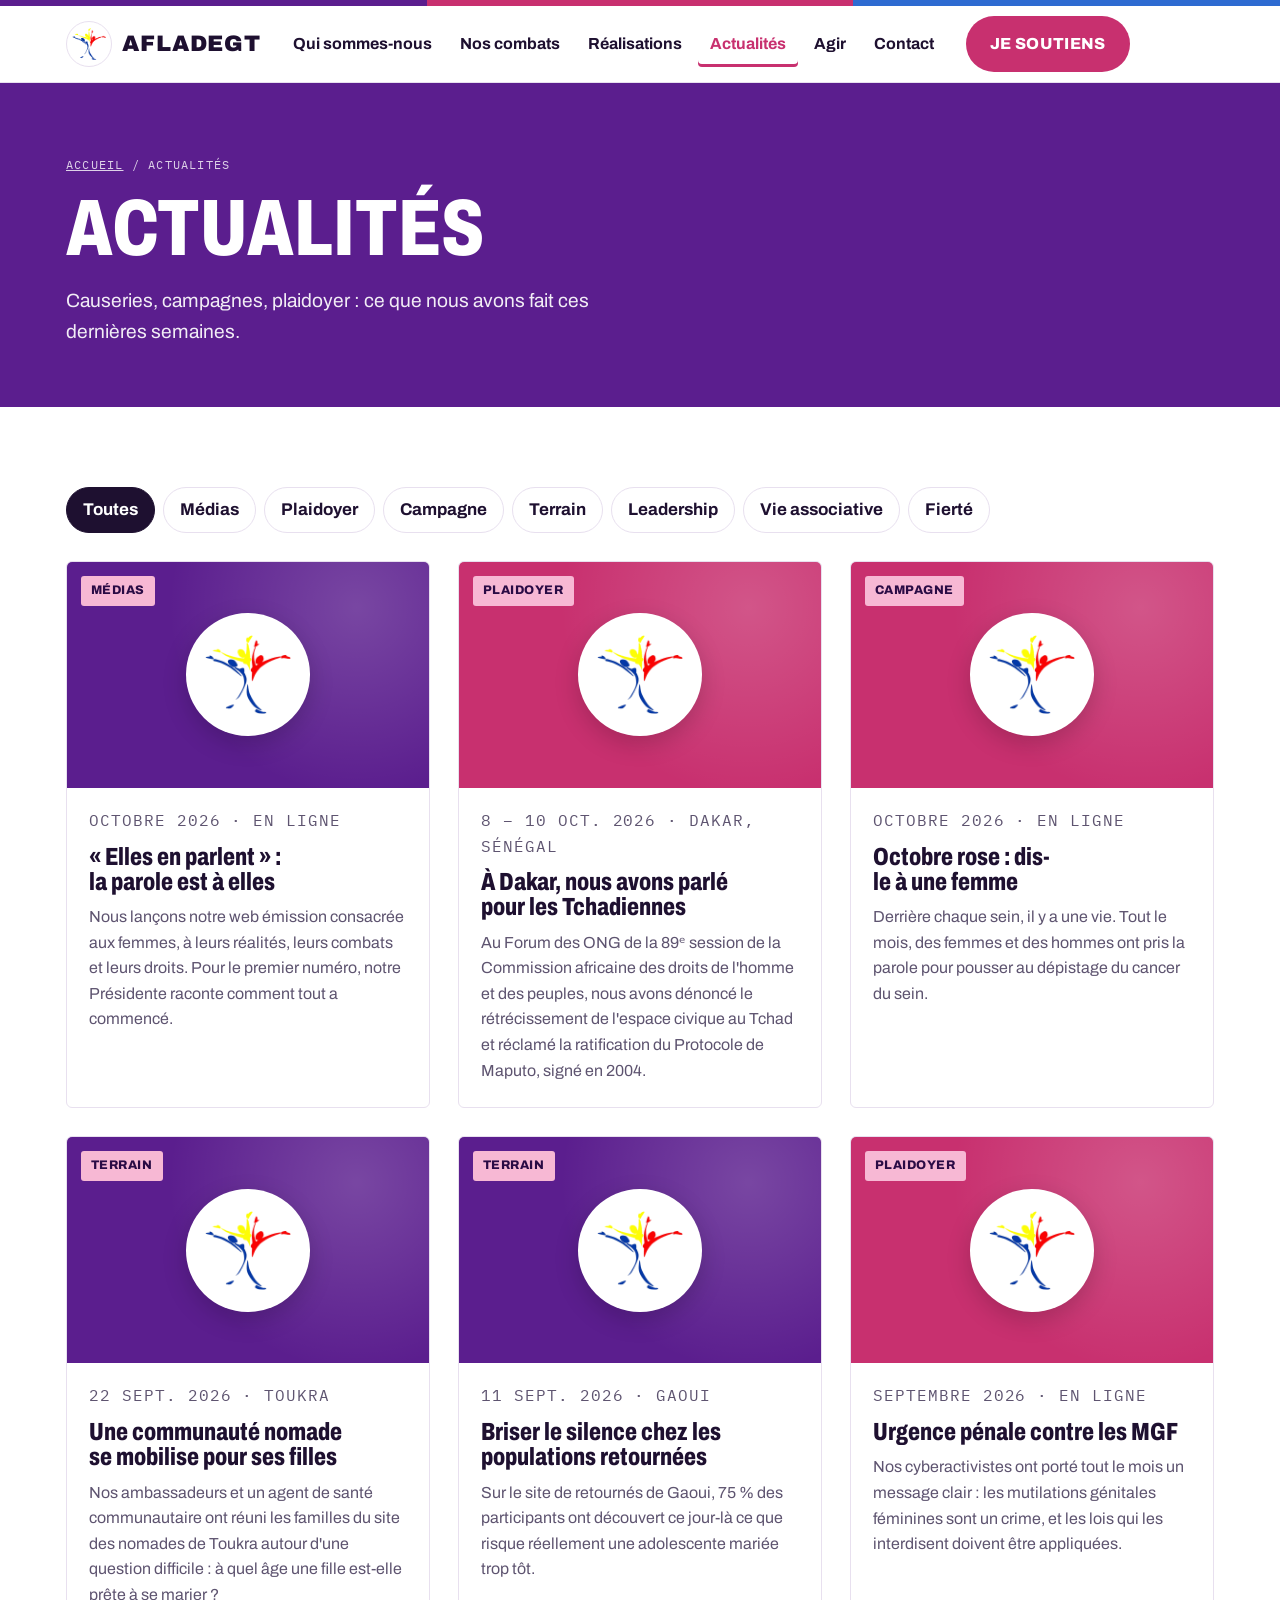
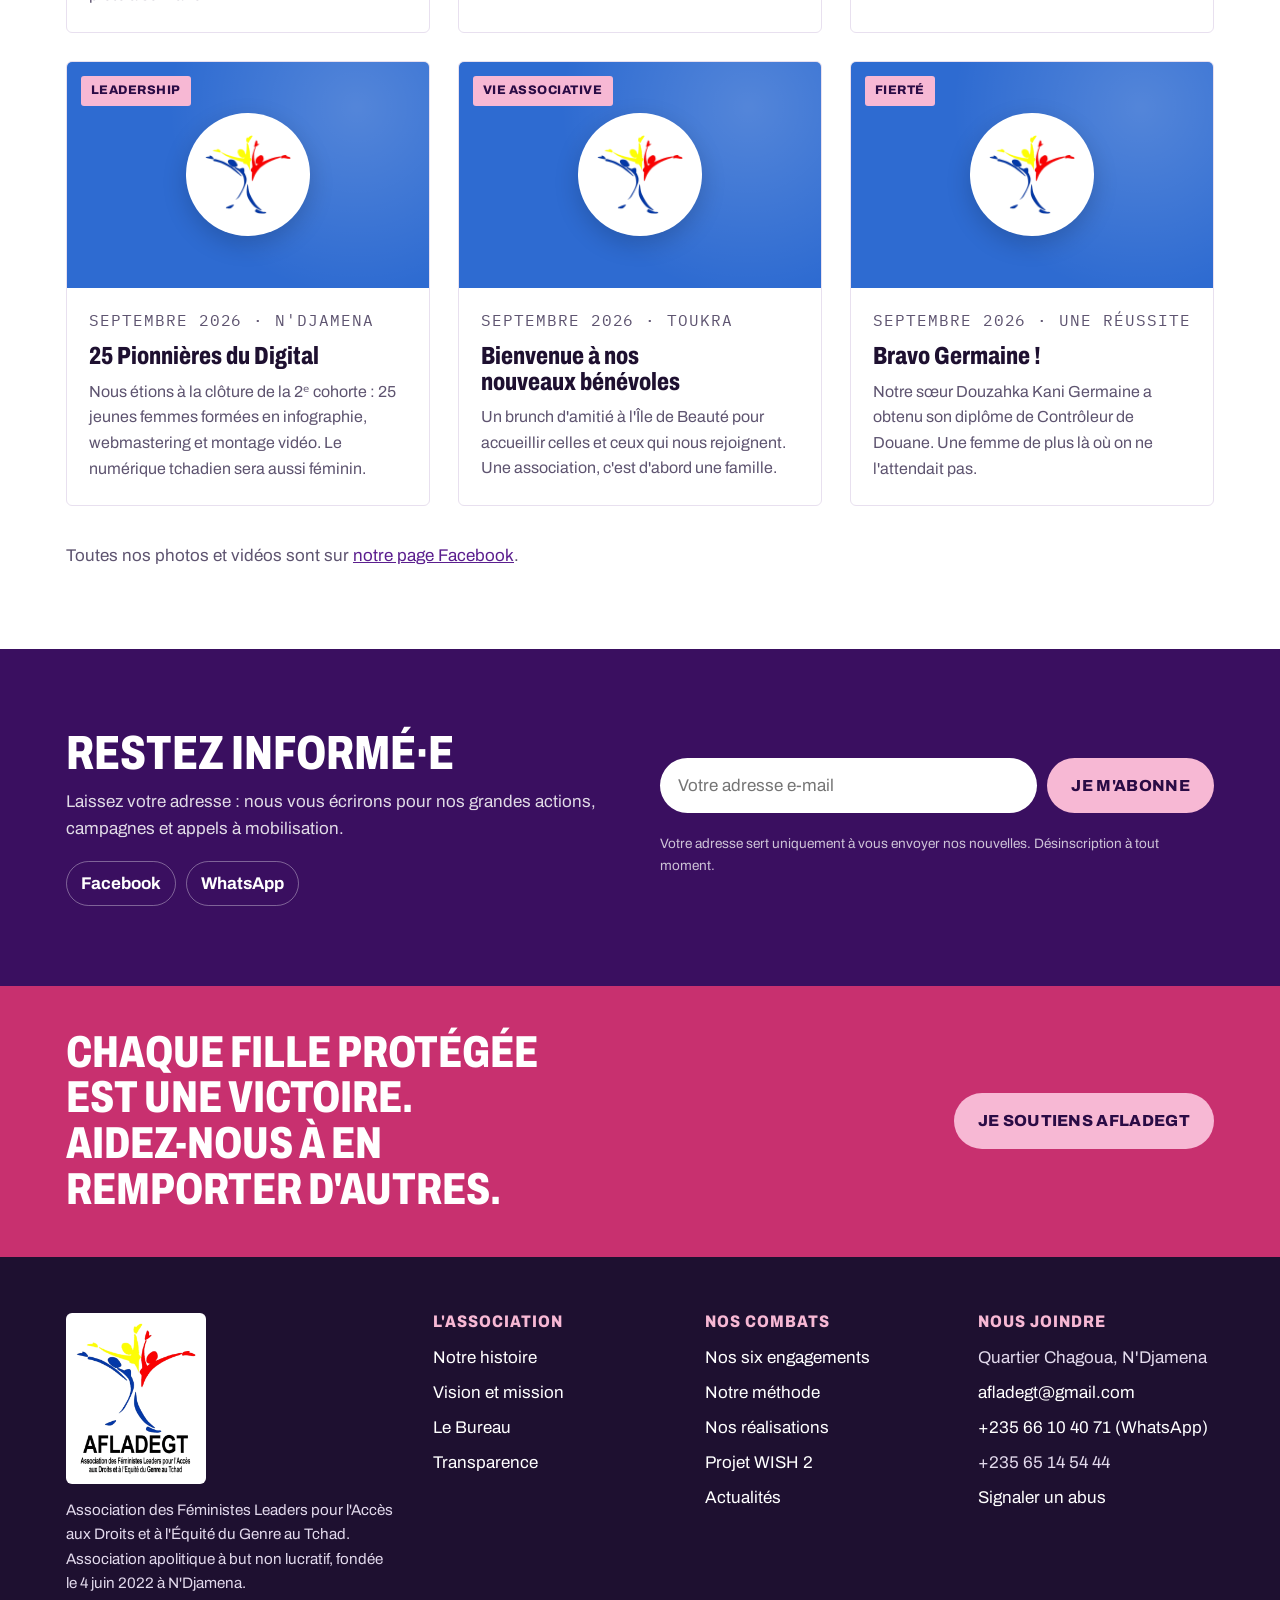
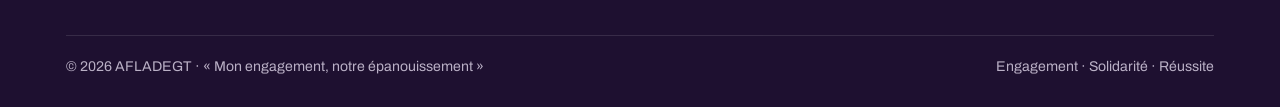
==== commit 61c2d057: "Améliorations : zones d'intervention, carte du siège, WhatsApp, formulaires, référencement - Formula" ====
--- a/actualites.html
+++ b/actualites.html
@@ -58,8 +58,8 @@
 
 </main>
 <section class="letter" id="lettre"><div class="wrap">
-  <div><h2>Restez informé·e</h2><p>Nos actions, nos campagnes et nos victoires, une fois par mois dans votre boîte mail.</p>
-    <div class="social"><a href="https://www.facebook.com/afladegt" target="_blank" rel="noopener">Facebook</a></div></div>
+  <div><h2>Restez informé·e</h2><p>Laissez votre adresse : nous vous écrirons pour nos grandes actions, campagnes et appels à mobilisation.</p>
+    <div class="social"><a href="https://www.facebook.com/afladegt" target="_blank" rel="noopener">Facebook</a><a href="https://wa.me/23566104071" target="_blank" rel="noopener">WhatsApp</a></div></div>
   <form name="newsletter" method="get" action="merci.html" data-mail="afladegt@gmail.com">
     
     <input type="email" id="nl-email" name="email" required placeholder="Votre adresse e-mail" aria-label="Votre adresse e-mail">
@@ -77,7 +77,7 @@
       <p>Association des Féministes Leaders pour l'Accès aux Droits et à l'Équité du Genre au Tchad. Association apolitique à but non lucratif, fondée le 4 juin 2022 à N'Djamena.</p></div>
     <div><h4>L'association</h4><ul><li><a href="qui-sommes-nous.html">Notre histoire</a></li><li><a href="qui-sommes-nous.html#vision">Vision et mission</a></li><li><a href="qui-sommes-nous.html#equipe">Le Bureau</a></li><li><a href="qui-sommes-nous.html#transparence">Transparence</a></li></ul></div>
     <div><h4>Nos combats</h4><ul><li><a href="nos-combats.html#combats">Nos six engagements</a></li><li><a href="nos-combats.html#methode">Notre méthode</a></li><li><a href="nos-realisations.html">Nos réalisations</a></li><li><a href="nos-combats.html#wish2">Projet WISH 2</a></li><li><a href="actualites.html">Actualités</a></li></ul></div>
-    <div><h4>Nous joindre</h4><ul><li>Quartier Chagoua, N'Djamena</li><li><a href="mailto:afladegt@gmail.com">afladegt@gmail.com</a></li><li>+235 66 10 40 71 (WhatsApp)</li><li>+235 65 14 54 44</li><li><a href="contact.html#signaler">Signaler un abus</a></li></ul></div>
+    <div><h4>Nous joindre</h4><ul><li>Quartier Chagoua, N'Djamena</li><li><a href="mailto:afladegt@gmail.com">afladegt@gmail.com</a></li><li><a href="https://wa.me/23566104071" target="_blank" rel="noopener">+235 66 10 40 71 (WhatsApp)</a></li><li>+235 65 14 54 44</li><li><a href="contact.html#signaler">Signaler un abus</a></li></ul></div>
   </div>
   <div class="legal"><span>© 2026 AFLADEGT · « Mon engagement, notre épanouissement »</span><span>Engagement · Solidarité · Réussite</span></div>
 </div></footer>
--- a/assets/style.css
+++ b/assets/style.css
@@ -311,3 +311,14 @@
 .tease p{color:var(--muted);font-size:.98rem;margin-top:6px}
 @media (max-width:980px){.projects{grid-template-columns:1fr}.tease{grid-template-columns:1fr 1fr}}
 @media (max-width:620px){.tl{grid-template-columns:1fr}.tease{grid-template-columns:1fr}}
+
+/* ---- Zones d'intervention & carte ---- */
+.zones{display:grid;grid-template-columns:repeat(3,1fr);gap:24px}
+.zones>div{border-top:6px solid var(--c);background:var(--paper);border-radius:var(--radius);border-left:1px solid var(--line);border-right:1px solid var(--line);border-bottom:1px solid var(--line);padding:24px;display:grid;gap:10px;align-content:start;min-width:0}
+.zones h3{font-size:1.45rem}
+.zones ul{display:grid;gap:8px;padding-left:1.1em;margin:0;color:var(--muted)}
+.zones b{color:var(--ink)}
+.map{border-radius:var(--radius);overflow:hidden;border:1px solid var(--line);background:var(--tint);aspect-ratio:16/7;min-height:280px}
+.map iframe{width:100%;height:100%;border:0;display:block}
+.contact-cards .more{font-size:.9rem}
+@media (max-width:980px){.zones{grid-template-columns:1fr}.map{aspect-ratio:4/3}}
